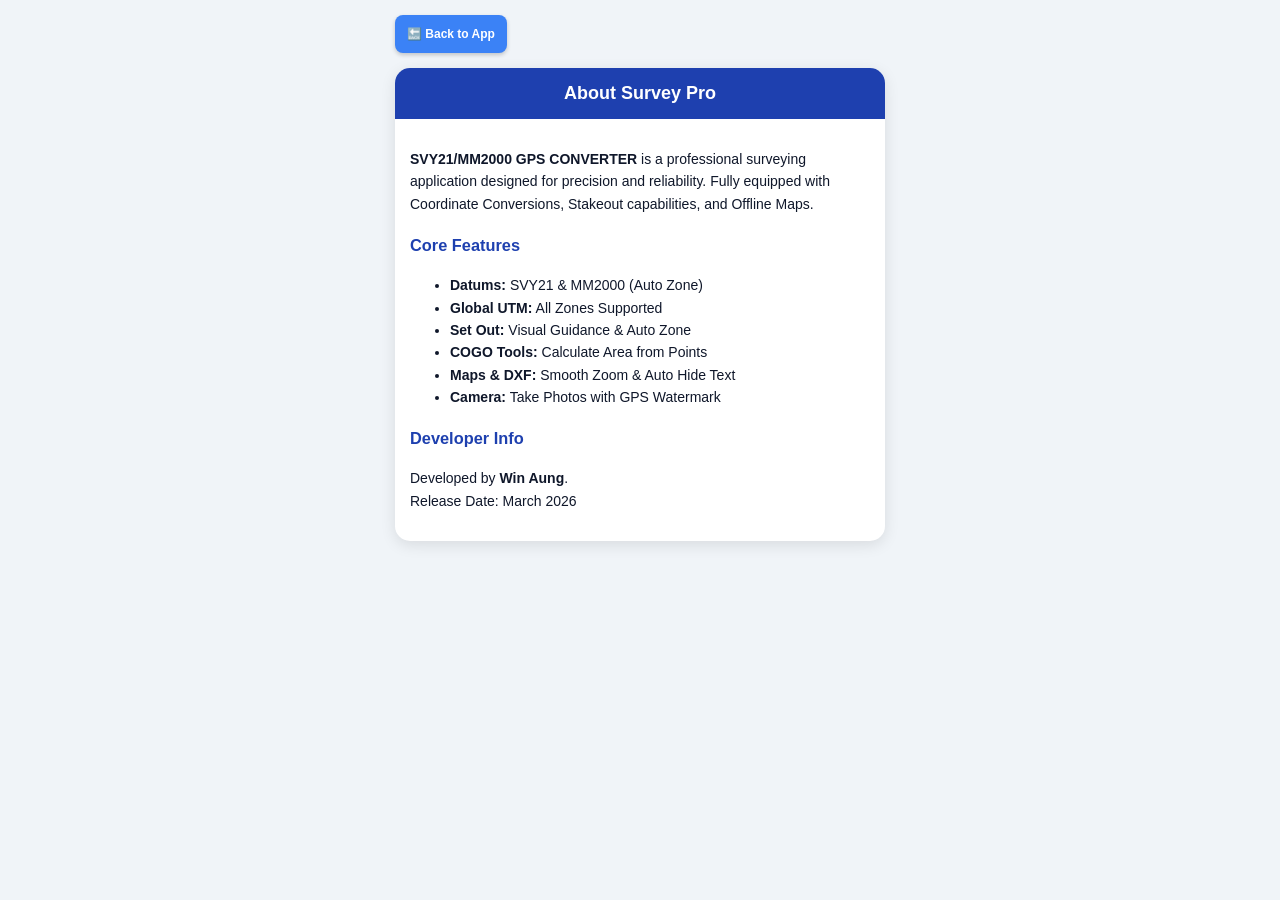
==== about.html @ e67ce1c2 "Add files via upload" ====
<!DOCTYPE html>
<html lang="en">
<head>
    <meta charset="UTF-8">
    <meta name="viewport" content="width=device-width, initial-scale=1.0">
    <title>About Us - GPS Converter</title>
    <link rel="stylesheet" href="style.css">
</head>
<body>
<div class="container-box">
    <div class="top-controls">
        <button class="top-menu-btn" onclick="window.location.href='index.html'">🔙 Back to App</button>
    </div>
    <div class="app-card">
        <div class="card-header">
            <h3 class="card-title">About Survey Pro</h3>
        </div>
        <div class="card-body" style="line-height: 1.6; font-size: 14px;">
            <p><b>SVY21/MM2000 GPS CONVERTER</b> is a professional surveying application designed for precision and reliability. Fully equipped with Coordinate Conversions, Stakeout capabilities, and Offline Maps.</p>
            
            <h3 style="color: var(--primary);">Core Features</h3>
            <ul>
                <li><b>Datums:</b> SVY21 & MM2000 (Auto Zone)</li>
                <li><b>Global UTM:</b> All Zones Supported</li>
                <li><b>Set Out:</b> Visual Guidance & Auto Zone</li>
                <li><b>COGO Tools:</b> Calculate Area from Points</li>
                <li><b>Maps & DXF:</b> Smooth Zoom & Auto Hide Text</li>
                <li><b>Camera:</b> Take Photos with GPS Watermark</li>
            </ul>

            <h3 style="color: var(--primary);">Developer Info</h3>
            <p>Developed by <b>Win Aung</b>.<br>Release Date: March 2026</p>
        </div>
    </div>
</div>
</body>
</html>
---- style.css ----
:root{--bg:#f0f4f8;--card-bg:white;--primary:#1e40af;--text:#0f172a;--label-text:#444;--input-bg:#ffffff;--input-border:#cbd5e1;--res-bg:#f8fafc; --pt-font-size:14px;}
.dark-mode{--bg:#0f172a;--card-bg:#1e293b;--text:#f1f5f9;--label-text:#cbd5e1;--primary:#60a5fa;--input-bg:#334155;--input-border:#475569;--res-bg:#0f172a;}
*{box-sizing:border-box;-webkit-tap-highlight-color:transparent;}
body{font-family:'Segoe UI',sans-serif;background:var(--bg);color:var(--text);margin:0;padding:10px;transition:0.3s;overflow-x:hidden;}
.container-box{max-width:500px;margin:auto;width:100%;padding:5px;}

/* Top Controls */
.top-controls{display:flex;justify-content:space-between;align-items:center;margin-bottom:15px;gap:5px;}
.top-left-tools{display:flex;gap:5px;align-items:center;}
.gps-toggle-btn{background:#1e40af;border:none;color:white;padding:10px 12px;border-radius:8px;cursor:pointer;font-size:12px;font-weight:bold;transition:0.3s; height: 38px;}
.gps-toggle-btn.active{background:#dc2626;animation:pulse 2s infinite;}
@keyframes pulse{0%{box-shadow:0 0 0 0 rgba(220,38,38,0.4);}70%{box-shadow:0 0 0 8px rgba(220,38,38,0);}100%{box-shadow:0 0 0 0 rgba(220,38,38,0);}}
.top-menu-btn{background:#3b82f6;border:none;color:white;padding:10px 12px;border-radius:8px;cursor:pointer;font-size:12px;font-weight:bold;box-shadow:0 2px 4px rgba(0,0,0,0.2); height: 38px; display:flex; align-items:center; justify-content:center; transition:0.2s;}
.top-menu-btn.topo-active { background: #ca8a04; color: #fff; }
.top-menu-btn:active{transform:scale(0.95);}
.right-tools{display:flex;gap:8px;}
.top-btn{background:var(--card-bg);border:1.5px solid var(--input-border);color:var(--text);padding:8px 12px;border-radius:8px;cursor:pointer;font-size:12px;font-weight:bold; height: 38px;}

.hidden{display:none !important;}
.app-container{animation: fadeIn 0.3s;}
@keyframes fadeIn { from { opacity: 0; } to { opacity: 1; } }
.app-card{background:var(--card-bg);border-radius:15px;overflow:hidden;box-shadow:0 4px 15px rgba(0,0,0,0.1);margin-bottom:15px;}
.card-header{background:var(--primary);color:white;padding:15px;text-align:center;}
.card-title{margin:0;font-size:18px;font-weight:bold;}
.card-subtitle{font-size:11px;margin-top:5px;opacity:0.8;font-weight:bold;}
.card-body{padding:15px;}

/* Inputs */
.v2-label{font-weight:600;display:block;margin-top:10px;color:var(--label-text);font-size:13px;}
.v2-input,.dms-grid input,select{width:100%;padding:12px;margin-top:5px;border:2px solid var(--input-border);border-radius:10px;font-size:14px;background:var(--input-bg);color:var(--text);outline:none;font-weight:bold;}
.dms-grid{display:flex;gap:5px;margin-top:5px;}
.dms-grid input{text-align:center;padding:10px 5px;}
select:disabled{opacity:0.6;background:#e2e8f0;cursor:not-allowed;}
.input-locked{opacity:0.6!important;background-color:#e2e8f0!important;pointer-events:none;}
.dark-mode .input-locked{background-color:#1e293b!important;}

/* Buttons */
.btn-group{display:flex;gap:10px;margin-top:15px;}
.btn-action{flex:2;padding:15px;border:none;border-radius:10px;cursor:pointer;font-size:14px;font-weight:bold;background:#2563eb;color:white;}
.btn-map{flex:1;padding:15px;border:none;border-radius:10px;background:#10b981;color:white;font-weight:bold;}
.btn-reset{flex:1;padding:15px;border:none;border-radius:10px;background:#ef4444;color:white;font-weight:bold;}

/* Results & GPS Boxes */
.results-multi{background:var(--res-bg);padding:15px;border-radius:10px;min-height:150px;border:1.5px solid var(--input-border);border-left:5px solid #1e3a8a;font-size:13px;line-height:1.6;word-wrap:break-word;margin-top:15px;}
.dms-span{font-size:12px;color:#1e3a8a;font-weight:bold;display:block;margin-top:5px;}
.dark-mode .dms-span{color:#93c5fd;}
.meta-info-box{font-size:13px;font-weight:bold;color:#059669;margin-top:12px;border-top:1px dashed var(--input-border);padding-top:10px;text-align:center;}
.badge-container{display:flex;justify-content:center;gap:8px;margin-top:10px;flex-wrap:wrap;}
.badge-local{background:#1e40af;color:white;padding:5px 10px;border-radius:6px;font-size:11px;font-weight:bold;}
.badge-global{background:#10b981;color:white;padding:5px 10px;border-radius:6px;font-size:11px;font-weight:bold;}
.gps-box{background:#f1f5f9;border:1.5px solid #cbd5e1;padding:12px;border-radius:10px;margin-bottom:15px;border-left:5px solid #10b981;}
.dark-mode .gps-box{background:#1e293b;border-color:#475569;}
.gps-row{display:flex;justify-content:space-between;gap:5px;margin-bottom:5px;align-items:center;}
.gps-status{font-size:10px;font-weight:bold;padding:5px 8px;border-radius:6px;color:white;background:#64748b;text-align:center;flex:1;}
.z-badge{width:100%;font-family:monospace;font-size:14px;color:#059669;background:rgba(5,150,105,0.1);padding:8px;border-radius:8px;font-weight:bold;border:1px solid rgba(5,150,105,0.2);text-align:center;margin-top:5px;}
.geoid-text{text-align:center;font-size:11px;font-weight:bold;color:#1e40af;margin-top:3px;font-family:monospace;}
.dark-mode .geoid-text{color:#93c5fd;}
.bm-flex-container { display: flex; flex-direction: row; gap: 5px; margin-top: 8px; width: 100%; box-sizing: border-box; }
.bm-flex-container input { flex: 1.2; min-width: 0; width: 100%; padding: 10px 2px; font-size: 13px; border-radius: 8px; border: 1px solid var(--input-border); background: var(--input-bg); color: var(--text); text-align: center; }
.bm-flex-container button { flex: 0.8; min-width: 0; width: 100%; padding: 10px 2px; font-size: 12px; font-weight: bold; border-radius: 8px; color: white; border: none; cursor: pointer; }

/* Dashboard Grid */
.dashboard-grid { display: grid; grid-template-columns: 1fr 1fr; gap: 15px; padding: 10px; }
.dash-btn.full-width { grid-column: 1 / -1; flex-direction: row; gap: 15px; padding: 15px; background: linear-gradient(135deg, var(--card-bg), #e0f2fe); }
.dark-mode .dash-btn.full-width { background: linear-gradient(135deg, #1e293b, #0f172a); }
.dash-btn { background: var(--card-bg); border: 2px solid var(--input-border); border-radius: 15px; padding: 25px 10px; display: flex; flex-direction: column; align-items: center; justify-content: center; cursor: pointer; transition: transform 0.2s, box-shadow 0.2s; box-shadow: 0 4px 6px rgba(0,0,0,0.05); }
.dark-mode .dash-btn { background: #1e293b; border-color: #475569; }
.dash-btn:active { transform: scale(0.95); }
.dash-icon { font-size: 40px; margin-bottom: 10px; }
.dash-btn.full-width .dash-icon { margin-bottom: 0; font-size: 35px; }
.dash-text { font-size: 15px; font-weight: 900; color: var(--text); }
.dash-subtext { font-size: 11px; color: var(--label-text); margin-top: 5px; font-weight: bold; text-align: center; }

/* Modals & Tools */
.modal{display:none;position:fixed;z-index:1000;left:0;top:0;width:100%;height:100%;background:rgba(0,0,0,0.6);justify-content:center;align-items:center;padding:15px;}
.modal-content{background:var(--card-bg);color:var(--text);padding:25px;border-radius:15px;max-width:350px;width:100%;position:relative;max-height:85vh;overflow-y:auto;}
.close-btn{position:absolute;top:15px;right:20px;font-size:24px;font-weight:bold;color:#94a3b8;cursor:pointer;}
.csv-panel{border:2px dashed #3b82f6;margin-bottom:15px;padding:15px;}
.csv-upload-btn{background:#3b82f6;color:white;border:none;padding:12px;width:100%;border-radius:8px;font-weight:bold;font-size:14px;cursor:pointer;margin-top:10px;}
.setout-panel{background:var(--res-bg);border:2px solid var(--primary);padding:15px;border-radius:10px;text-align:center;margin-bottom:15px;}
.dist-text{font-size:35px;font-weight:bold;color:var(--primary);margin:10px 0;}
.dist-text.success{color:#059669;animation:pulse 1s infinite;}
.arrow-box{width:100px;height:100px;margin:0 auto;border-radius:50%;background:white;border:3px solid var(--input-border);display:flex;justify-content:center;align-items:center;box-shadow:0 4px 10px rgba(0,0,0,0.1);}
.dark-mode .arrow-box{background:#1e293b;border-color:#475569;}
.arrow-icon{font-size:50px;transform:rotate(0deg);transition:transform 0.1s ease-out;}

/* Map Wrapper */
.map-wrapper{position:relative; width:100%; margin-top:10px;}
#map_view{width:100%;height:350px;border-radius:10px;border:2px solid var(--input-border);z-index:1; overflow:hidden !important; position:relative; transition: height 0.3s ease; background: #e5e3df;}
.dark-mode #map_view { border-color: #475569; }
.map-loc-btn{position:absolute; bottom:20px; right:10px; z-index:1000 !important; background:white; color:#1e40af; border:2px solid rgba(0,0,0,0.2); border-radius:8px; padding:12px; cursor:pointer; font-size:20px; box-shadow:0 2px 5px rgba(0,0,0,0.3); font-weight:bold; transition: 0.3s;}
.dark-mode .map-loc-btn{background:#1e293b; color:#60a5fa; border-color:#475569;}
.map-loc-btn.active{background:#10b981; color:white; border-color:#059669;}

/* Map Tooltips & Visibility Controls */
.pt-tooltip { background: transparent !important; border: none !important; box-shadow: none !important; font-weight: 900; font-size: var(--pt-font-size) !important; color: #b91c1c !important; text-shadow: 1px 1px 0 #fff, -1px 1px 0 #fff, 1px -1px 0 #fff, -1px -1px 0 #fff !important; }
.dark-mode .pt-tooltip { color: #fca5a5 !important; text-shadow: 1px 1px 0 #000, -1px 1px 0 #000, 1px -1px 0 #000, -1px -1px 0 #000 !important; }
.hide-names .pt-tooltip { display: none !important; }
.hide-names .target-tooltip { display: block !important; color: #1e3a8a !important; font-size: 15px; }
.hide-so-texts .pt-tooltip { display: none !important; }
.zoom-out-texts .pt-tooltip { display: none !important; }

.measure-label { background: rgba(255, 255, 255, 0.85); border: 1.5px solid #dc2626; color: #dc2626; font-size: 11px; font-weight: bold; border-radius: 6px; padding: 2px 6px; white-space: nowrap; text-align: center; box-shadow: 0 1px 3px rgba(0,0,0,0.3); pointer-events: none; }
.dark-mode .measure-label { background: rgba(30, 41, 59, 0.85); border-color: #f87171; color: #f87171; }

.topo-tooltip { background: transparent !important; border: none !important; box-shadow: none !important; font-weight: 900; font-size: var(--pt-font-size) !important; color: #f59e0b !important; text-shadow: 1px 1px 0 #000, -1px 1px 0 #000, 1px -1px 0 #000, -1px -1px 0 #000 !important; }
.topo-marker-icon { background: #fef08a; border: 3px solid #000; border-radius: 50%; box-shadow: 0 0 5px rgba(0,0,0,0.5); }

.so-popup-btn { background: #1e3a8a; color: white; border: none; padding: 6px 12px; border-radius: 6px; font-weight: bold; margin-top: 5px; cursor: pointer; width: 100%; box-shadow: 0 2px 4px rgba(0,0,0,0.2);}
.record-btn-group { display: flex; gap: 8px; margin-bottom: 10px; width: 100%; }
.btn-quick-rec { flex: 1; background: #2563eb; color: white; padding: 12px; border-radius: 8px; border: none; font-size: 13px; font-weight: bold; cursor: pointer; }
.btn-precise-rec { flex: 1; background: #8b5cf6; color: white; padding: 12px; border-radius: 8px; border: none; font-size: 13px; font-weight: bold; cursor: pointer; }
.avg-timer-box { display: none; background: rgba(139, 92, 246, 0.1); border: 1px dashed #8b5cf6; color: #6d28d9; padding: 10px; border-radius: 8px; text-align: center; font-weight: bold; margin-bottom: 10px; font-size: 13px; animation: pulseAvg 1s infinite alternate; }
.dl-progress-box { background: rgba(255,255,255,0.95); padding: 15px; border-radius: 10px; border: 2px solid #3b82f6; text-align: center; }
.dl-progress-bar-bg { width: 100%; height: 10px; background: #e2e8f0; border-radius: 5px; margin-top: 10px; overflow: hidden;}
.dl-progress-bar-fill { width: 0%; height: 100%; background: #10b981; transition: width 0.2s; }
.zoom-level-display { background: white; padding: 5px 8px; border: 2px solid rgba(0,0,0,0.2); border-radius: 4px; color: #1e3a8a; font-size: 14px; font-family: monospace; font-weight: bold; margin-top: 10px !important; margin-left: 10px !important; }

/* Area Calculator Styles */
.area-point-list { max-height: 150px; overflow-y: auto; border: 1px solid var(--input-border); border-radius: 8px; background: var(--card-bg); padding: 5px; }
.area-pt-item { display: flex; align-items: center; gap: 8px; padding: 8px; border-bottom: 1px solid var(--input-border); font-size: 13px; font-weight: bold; color: var(--text); cursor: pointer; }
.area-pt-item:last-child { border-bottom: none; }
.area-pt-item input[type="checkbox"] { width: 18px; height: 18px; cursor: pointer; accent-color: #10b981; }
.area-val { background: var(--card-bg); padding: 8px; border-radius: 6px; text-align: center; border: 1px solid var(--input-border); line-height: 1.5; }
.dark-mode .area-val { background: #1e293b; border-color: #475569; }
.dark-mode .area-point-list { background: #1e293b; border-color: #475569; }

/* About Modal Styling */
.about-card { padding: 20px 25px; border-radius: 16px; background: var(--bg); }
.about-header { text-align: center; border-bottom: 2px solid var(--input-border); padding-bottom: 15px; margin-bottom: 15px; }
.about-title { margin: 0; color: #3b82f6; font-size: 18px; font-weight: 900; letter-spacing: 0.5px; line-height: 1.4; }
.about-subtitle { margin: 5px 0 0 0; font-size: 12px; color: #64748b; font-weight: 600; }
.about-desc { text-align: justify; font-size: 13px; line-height: 1.7; background: var(--res-bg); padding: 12px 15px; border-radius: 8px; border-left: 4px solid #10b981; margin-bottom: 15px; color: var(--text); }
.feature-list { display: flex; flex-direction: column; gap: 8px; margin-bottom: 20px; }
.feature-item { font-size: 13px; background: rgba(59, 130, 246, 0.08); padding: 10px 12px; border-radius: 8px; color: var(--text); border: 1px solid rgba(59, 130, 246, 0.15); display: flex; align-items: center; }
.feature-item b { color: #3b82f6; margin-right: 5px; }
.playstore-btn { width: 100%; padding: 14px; background: linear-gradient(135deg, #3b82f6, #1d4ed8); color: white; border: none; border-radius: 10px; font-size: 14px; font-weight: bold; cursor: pointer; box-shadow: 0 4px 10px rgba(37, 99, 235, 0.3); transition: transform 0.2s, box-shadow 0.2s; margin-bottom: 20px; }
.playstore-btn:active { transform: scale(0.97); box-shadow: 0 2px 5px rgba(37, 99, 235, 0.2); }
.about-footer { text-align: center; font-size: 12px; color: #94a3b8; border-top: 1px dashed var(--input-border); padding-top: 15px; line-height: 1.6; }

/* DXF View Specific Styles */
.map-full-height { height: 65vh !important; }
.map-expanded { height: 85vh !important; }
.dxf-text-label {
    color: #000; font-weight: 900; font-size: var(--pt-font-size) !important; font-family: 'Arial', sans-serif;
    white-space: nowrap; text-shadow: 1px 1px 0 #fff, -1px 1px 0 #fff, 1px -1px 0 #fff, -1px -1px 0 #fff;
    pointer-events: none;
}
.dark-mode .dxf-text-label {
    color: #fff; text-shadow: 1px 1px 0 #000, -1px 1px 0 #000, 1px -1px 0 #000, -1px -1px 0 #000;
}

/* Camera Feature Styles */
.camera-preview-box {
    width: 100%; min-height: 200px; background: #e2e8f0; border: 2px dashed #94a3b8;
    border-radius: 10px; display: flex; align-items: center; justify-content: center;
    margin-top: 15px; overflow: hidden; position: relative;
}
.dark-mode .camera-preview-box { background: #1e293b; border-color: #475569; }
.camera-preview-box img { width: 100%; height: auto; display: block; }
.camera-placeholder { color: #64748b; font-size: 14px; font-weight: bold; text-align: center; padding: 20px; }

/* 🔴 Leaflet Layer Icon ပျောက်နေခြင်းကို ပြင်ဆင်ရန် (ပုံဖိုင်မလိုဘဲ SVG ဖြင့်ဆွဲခြင်း) */
.leaflet-control-layers-toggle {
    background-image: url("data:image/svg+xml,%3Csvg xmlns='http://www.w3.org/2000/svg' viewBox='0 0 24 24' fill='%231e40af'%3E%3Cpath d='M12 2L2 7l10 5 10-5-10-5zM2 12l10 5 10-5M2 17l10 5 10-5' stroke='%231e40af' stroke-width='2' fill='none' stroke-linejoin='round'/%3E%3C/svg%3E") !important;
    background-size: 24px 24px !important;
    background-position: center !important;
    background-repeat: no-repeat !important;
    background-color: white !important;
    border-radius: 4px;
    box-shadow: 0 1px 3px rgba(0,0,0,0.3);
}
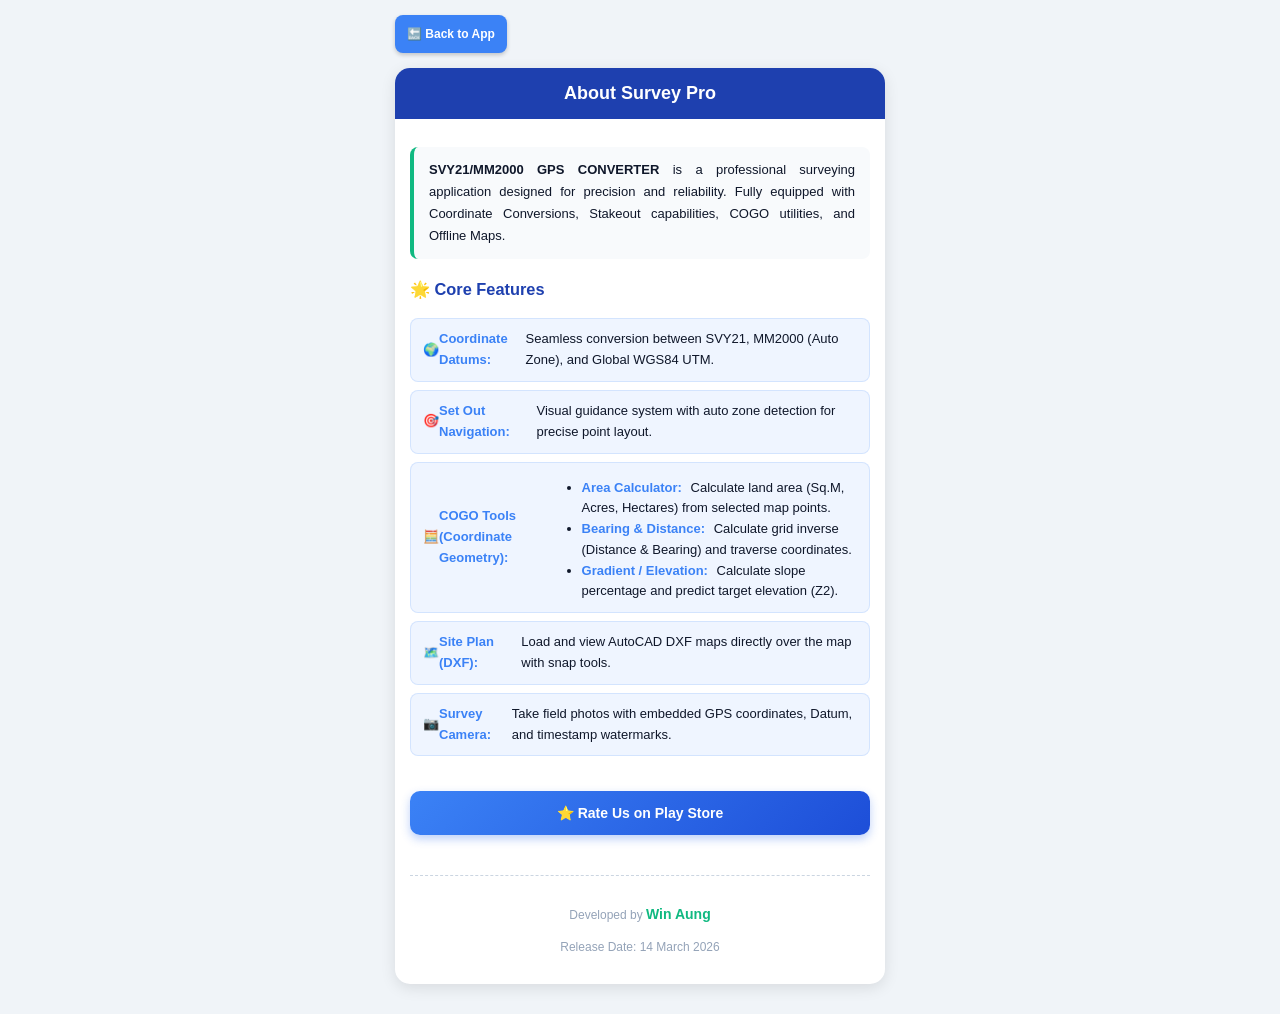
==== commit 04111627: "Update about.html" ====
--- a/about.html
+++ b/about.html
@@ -16,22 +16,33 @@
             <h3 class="card-title">About Survey Pro</h3>
         </div>
         <div class="card-body" style="line-height: 1.6; font-size: 14px;">
-            <p><b>SVY21/MM2000 GPS CONVERTER</b> is a professional surveying application designed for precision and reliability. Fully equipped with Coordinate Conversions, Stakeout capabilities, and Offline Maps.</p>
+            <p class="about-desc"><b>SVY21/MM2000 GPS CONVERTER</b> is a professional surveying application designed for precision and reliability. Fully equipped with Coordinate Conversions, Stakeout capabilities, COGO utilities, and Offline Maps.</p>
             
-            <h3 style="color: var(--primary);">Core Features</h3>
-            <ul>
-                <li><b>Datums:</b> SVY21 & MM2000 (Auto Zone)</li>
-                <li><b>Global UTM:</b> All Zones Supported</li>
-                <li><b>Set Out:</b> Visual Guidance & Auto Zone</li>
-                <li><b>COGO Tools:</b> Calculate Area from Points</li>
-                <li><b>Maps & DXF:</b> Smooth Zoom & Auto Hide Text</li>
-                <li><b>Camera:</b> Take Photos with GPS Watermark</li>
-            </ul>
+            <h3 style="color: var(--primary);">🌟 Core Features</h3>
+            <div class="feature-list">
+                <div class="feature-item">🌍 <b>Coordinate Datums:</b> Seamless conversion between SVY21, MM2000 (Auto Zone), and Global WGS84 UTM.</div>
+                <div class="feature-item">🎯 <b>Set Out Navigation:</b> Visual guidance system with auto zone detection for precise point layout.</div>
+                <div class="feature-item">
+                    🧮 <b>COGO Tools (Coordinate Geometry):</b>
+                    <ul style="margin-top: 5px; margin-bottom: 0; padding-left: 20px;">
+                        <li><b>Area Calculator:</b> Calculate land area (Sq.M, Acres, Hectares) from selected map points.</li>
+                        <li><b>Bearing & Distance:</b> Calculate grid inverse (Distance & Bearing) and traverse coordinates.</li>
+                        <li><b>Gradient / Elevation:</b> Calculate slope percentage and predict target elevation (Z2).</li>
+                    </ul>
+                </div>
+                <div class="feature-item">🗺️ <b>Site Plan (DXF):</b> Load and view AutoCAD DXF maps directly over the map with snap tools.</div>
+                <div class="feature-item">📷 <b>Survey Camera:</b> Take field photos with embedded GPS coordinates, Datum, and timestamp watermarks.</div>
+            </div>
 
-            <h3 style="color: var(--primary);">Developer Info</h3>
-            <p>Developed by <b>Win Aung</b>.<br>Release Date: March 2026</p>
+            <!-- Play Store Button -->
+            <button class="playstore-btn" onclick="window.open('https://play.google.com/store/apps/details?id=com.winaung.svy21converter', '_blank')" style="margin-top: 15px;">⭐ Rate Us on Play Store</button>
+
+            <div class="about-footer" style="margin-top: 20px;">
+                <p>Developed by <b style="color: #10b981; font-size: 14px;">Win Aung</b></p>
+                <p>Release Date: 14 March 2026</p>
+            </div>
         </div>
     </div>
 </div>
 </body>
-</html>+</html>
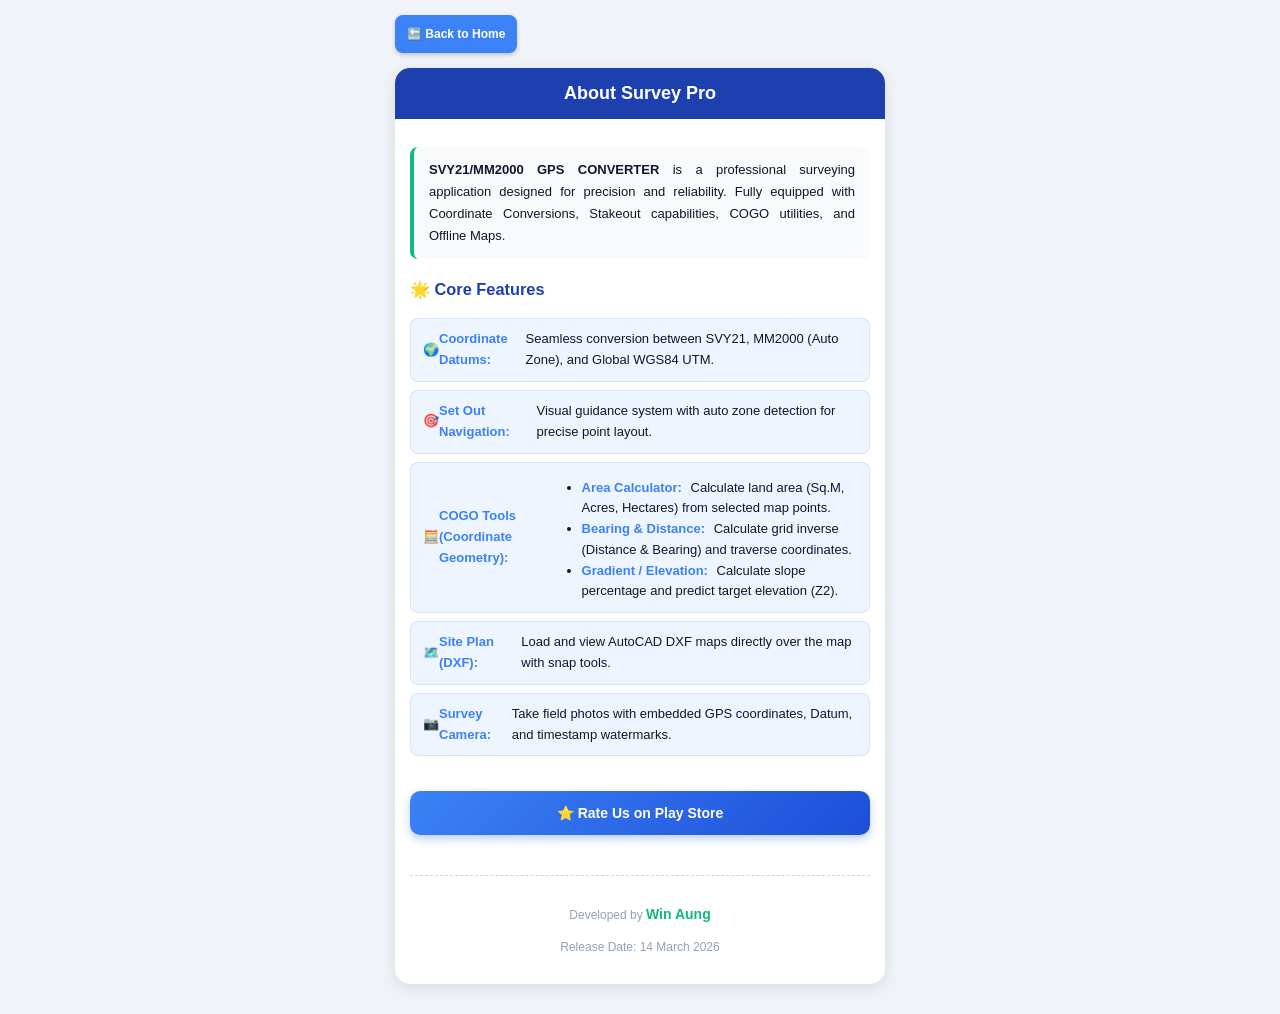
==== commit bbe3f26a: "Update about.html" ====
--- a/about.html
+++ b/about.html
@@ -9,7 +9,7 @@
 <body>
 <div class="container-box">
     <div class="top-controls">
-        <button class="top-menu-btn" onclick="window.location.href='index.html'">🔙 Back to App</button>
+        <button class="top-menu-btn" onclick="window.location.href='index.html'">🔙 Back to Home</button>
     </div>
     <div class="app-card">
         <div class="card-header">
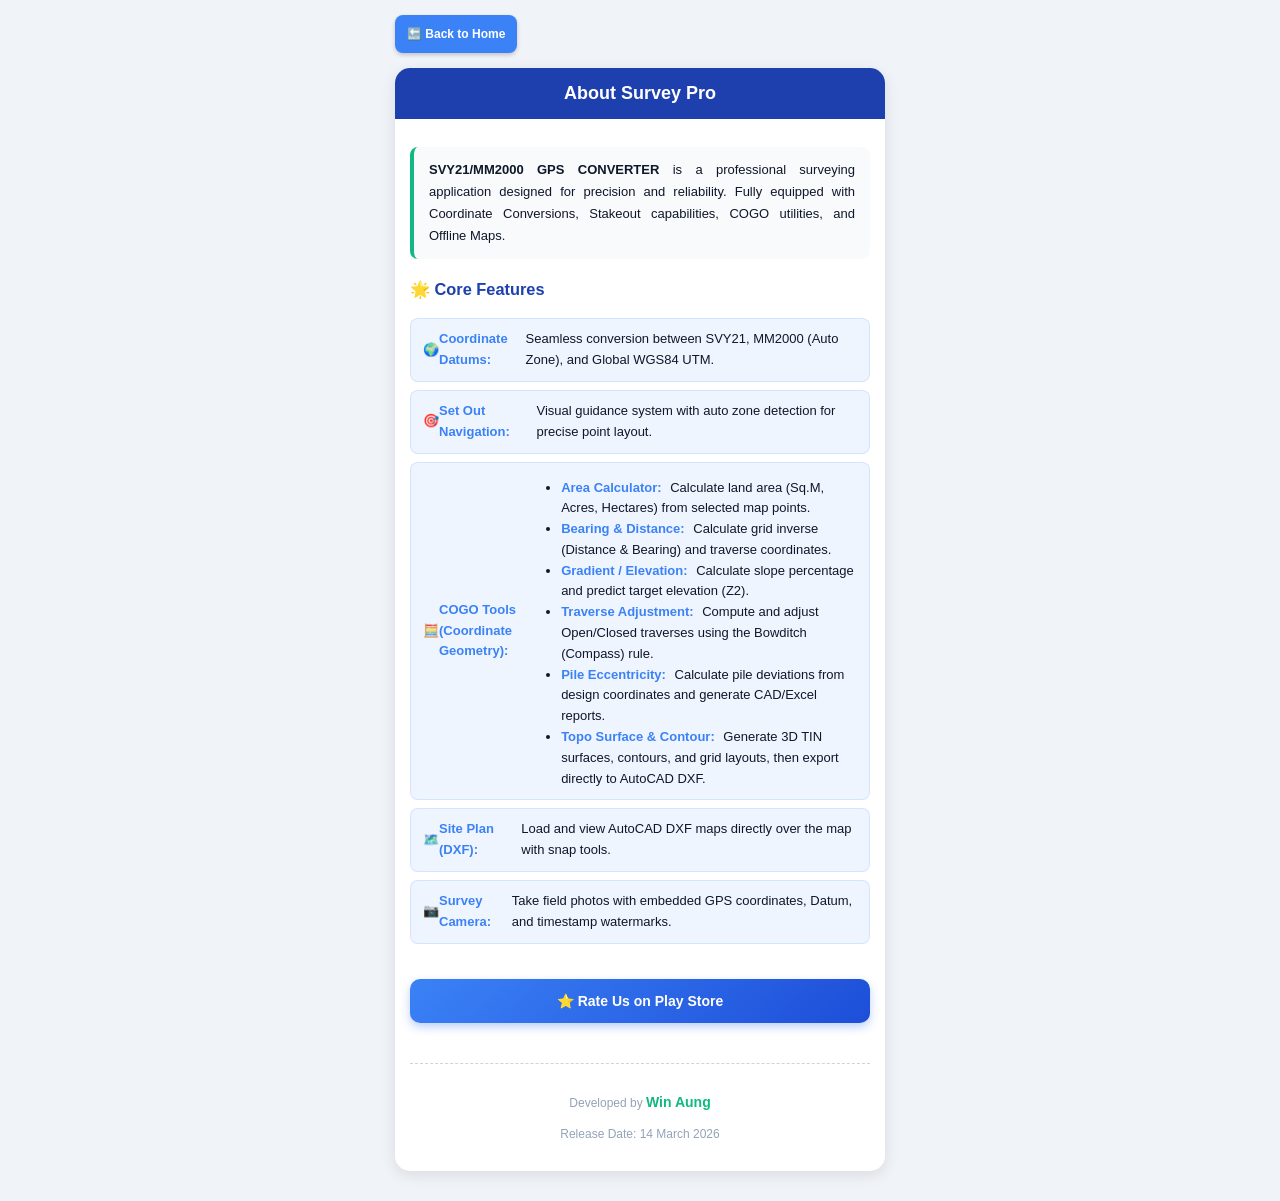
==== commit de991e1e: "Add files via upload" ====
--- a/about.html
+++ b/about.html
@@ -28,6 +28,9 @@
                         <li><b>Area Calculator:</b> Calculate land area (Sq.M, Acres, Hectares) from selected map points.</li>
                         <li><b>Bearing & Distance:</b> Calculate grid inverse (Distance & Bearing) and traverse coordinates.</li>
                         <li><b>Gradient / Elevation:</b> Calculate slope percentage and predict target elevation (Z2).</li>
+                        <li><b>Traverse Adjustment:</b> Compute and adjust Open/Closed traverses using the Bowditch (Compass) rule.</li>
+                        <li><b>Pile Eccentricity:</b> Calculate pile deviations from design coordinates and generate CAD/Excel reports.</li>
+                        <li><b>Topo Surface & Contour:</b> Generate 3D TIN surfaces, contours, and grid layouts, then export directly to AutoCAD DXF.</li>
                     </ul>
                 </div>
                 <div class="feature-item">🗺️ <b>Site Plan (DXF):</b> Load and view AutoCAD DXF maps directly over the map with snap tools.</div>
@@ -45,4 +48,4 @@
     </div>
 </div>
 </body>
-</html>
+</html>
--- a/style.css
+++ b/style.css
@@ -101,6 +101,7 @@
 .zoom-out-texts .pt-tooltip { display: none !important; }
 
 .measure-label { background: rgba(255, 255, 255, 0.85); border: 1.5px solid #dc2626; color: #dc2626; font-size: 11px; font-weight: bold; border-radius: 6px; padding: 2px 6px; white-space: nowrap; text-align: center; box-shadow: 0 1px 3px rgba(0,0,0,0.3); pointer-events: none; }
+.measure-preview-label { border-style: dashed; opacity: 0.9; }
 .dark-mode .measure-label { background: rgba(30, 41, 59, 0.85); border-color: #f87171; color: #f87171; }
 
 .topo-tooltip { background: transparent !important; border: none !important; box-shadow: none !important; font-weight: 900; font-size: var(--pt-font-size) !important; color: #f59e0b !important; text-shadow: 1px 1px 0 #000, -1px 1px 0 #000, 1px -1px 0 #000, -1px -1px 0 #000 !important; }
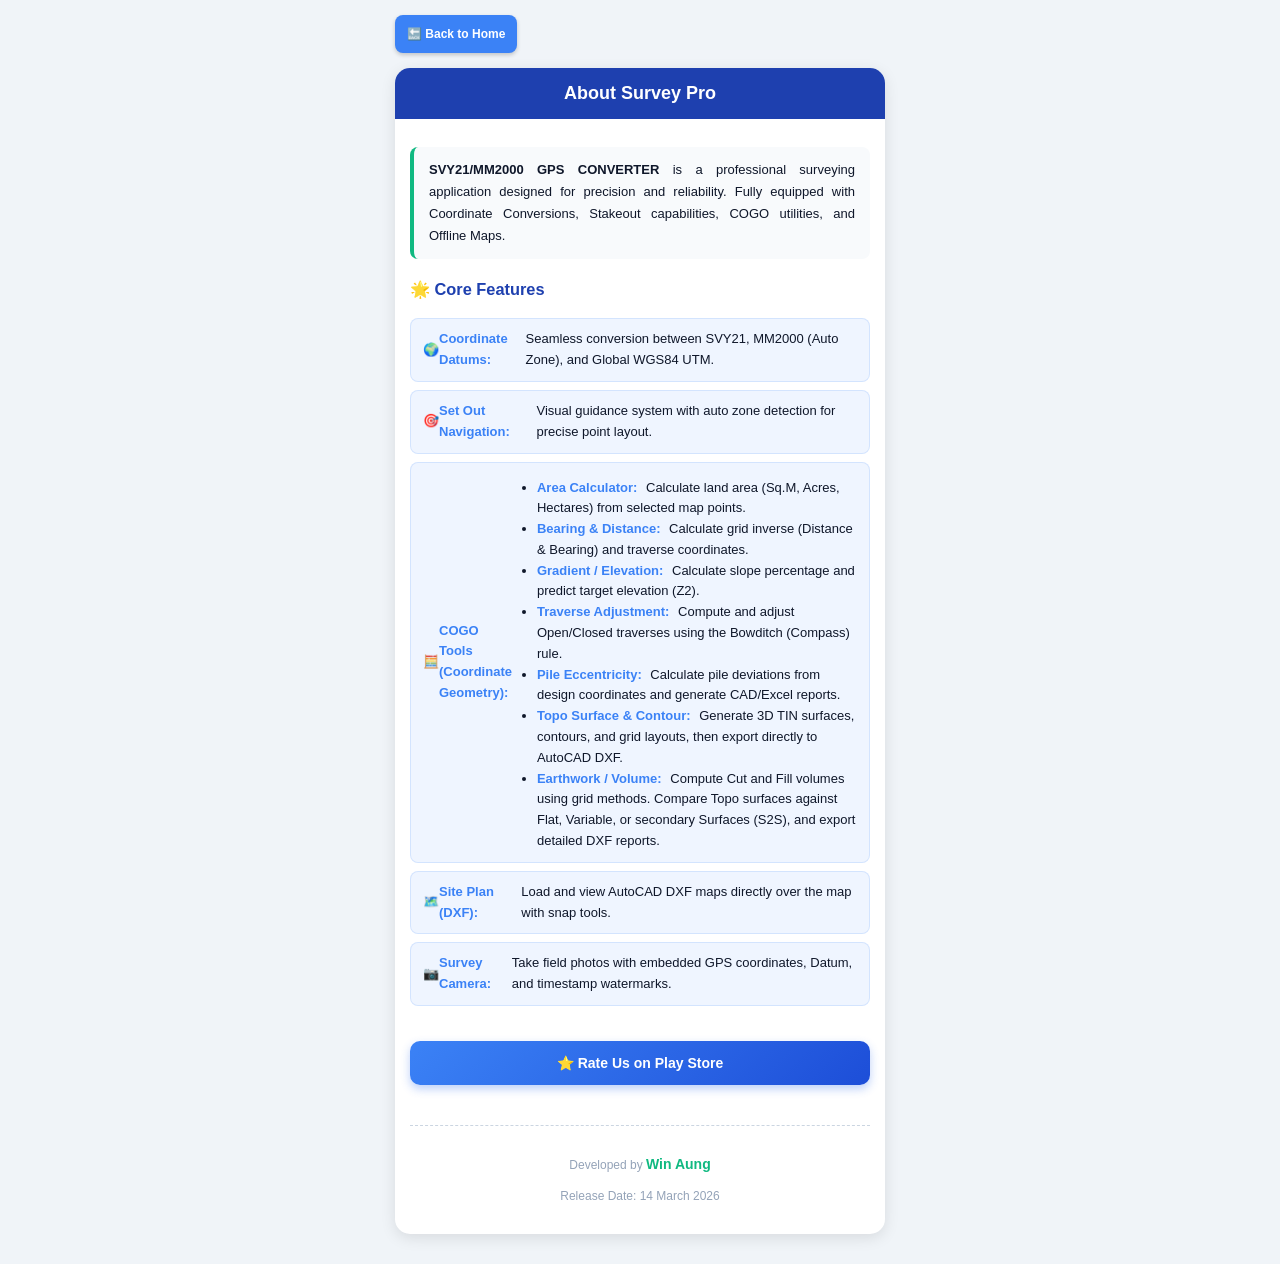
==== commit d00fb8fb: "Add files via upload" ====
--- a/about.html
+++ b/about.html
@@ -31,6 +31,8 @@
                         <li><b>Traverse Adjustment:</b> Compute and adjust Open/Closed traverses using the Bowditch (Compass) rule.</li>
                         <li><b>Pile Eccentricity:</b> Calculate pile deviations from design coordinates and generate CAD/Excel reports.</li>
                         <li><b>Topo Surface & Contour:</b> Generate 3D TIN surfaces, contours, and grid layouts, then export directly to AutoCAD DXF.</li>
+                        <!-- 🔴 Volume အတွက် အသစ်ထည့်ထားသော စာကြောင်း -->
+                        <li><b>Earthwork / Volume:</b> Compute Cut and Fill volumes using grid methods. Compare Topo surfaces against Flat, Variable, or secondary Surfaces (S2S), and export detailed DXF reports.</li>
                     </ul>
                 </div>
                 <div class="feature-item">🗺️ <b>Site Plan (DXF):</b> Load and view AutoCAD DXF maps directly over the map with snap tools.</div>
